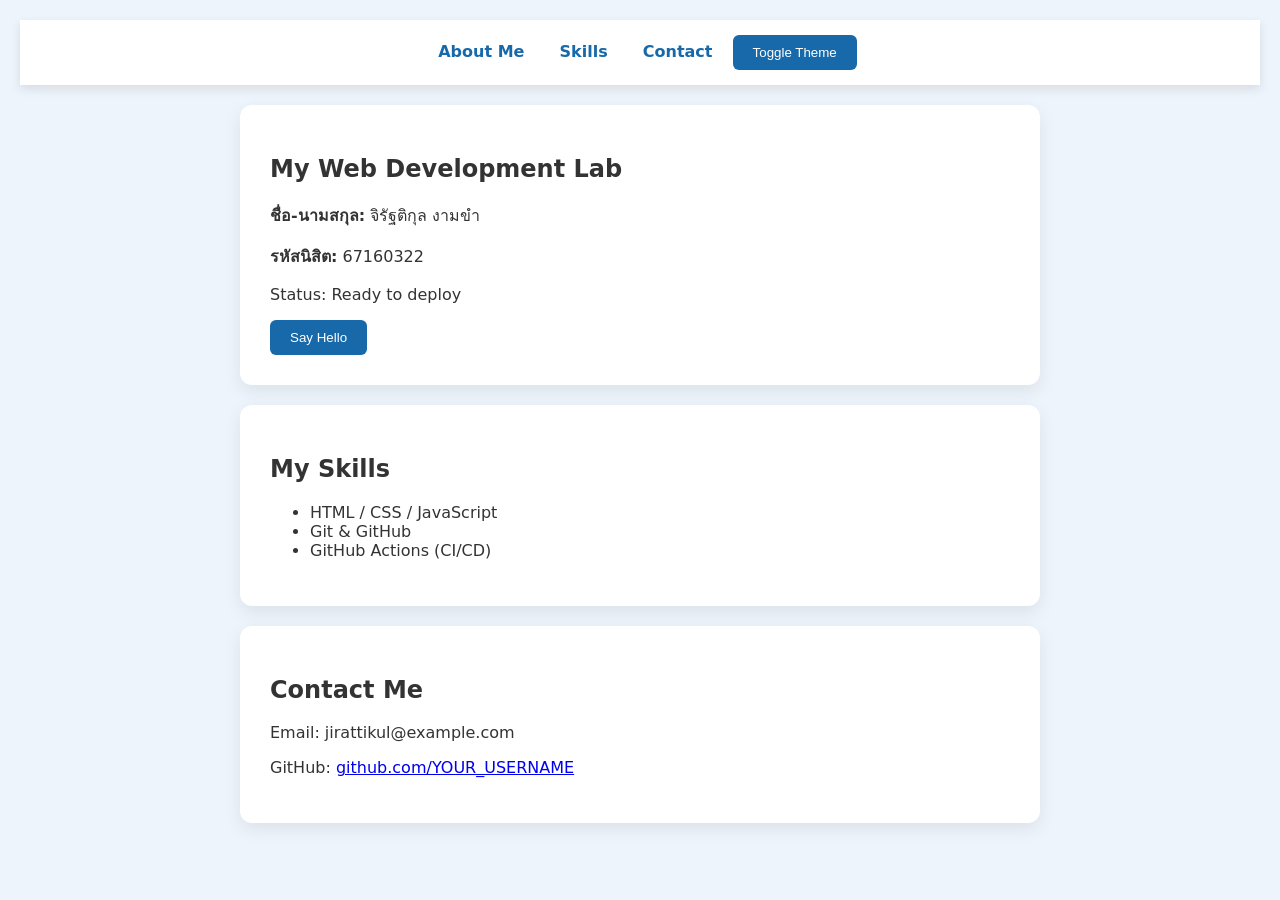
==== index.html @ 7b30a0fe "Initial commit for lab" ====
<!DOCTYPE html>
<html lang="th">
<head>
  <meta charset="UTF-8">
  <meta name="viewport" content="width=device-width, initial-scale=1.0">
  <title>My WebDev Lab - GitHub Pages</title>
  <link rel="stylesheet" href="style.css">
</head>
<body>

  <header>
    <nav>
      <a href="#about">About Me</a>
      <a href="#skills">Skills</a>
      <a href="#contact">Contact</a>
      <button id="themeToggle">Toggle Theme</button>
    </nav>
  </header>

  <main class="container">
    <section id="about" class="card">
      <h1>My Web Development Lab</h1>
      <p><strong>ชื่อ-นามสกุล:</strong> จิรัฐติกุล งามขำ</p>
      <p><strong>รหัสนิสิต:</strong> 67160322</p>
      <p id="status">Status: Ready to deploy</p>
      <button id="helloBtn">Say Hello</button>
    </section>

    <section id="skills" class="card">
      <h2>My Skills</h2>
      <ul>
        <li>HTML / CSS / JavaScript</li>
        <li>Git & GitHub</li>
        <li>GitHub Actions (CI/CD)</li>
      </ul>
    </section>

    <section id="contact" class="card">
      <h2>Contact Me</h2>
      <p>Email: jirattikul@example.com</p>
      <p>GitHub: <a href="https://github.com/YOUR_USERNAME" target="_blank">github.com/YOUR_USERNAME</a></p>
    </section>
  </main>

  <script src="script.js"></script>
</body>
</html>
---- style.css ----
:root {
  --bg-color: #eef4fb;
  --card-bg: #ffffff;
  --text-color: #333333;
  --primary-color: #1769aa;
}

body.dark-mode {
  --bg-color: #1a1a2e;
  --card-bg: #16213e;
  --text-color: #eef4fb;
  --primary-color: #0f3460;
}

body {
  font-family: system-ui, sans-serif;
  background-color: var(--bg-color);
  color: var(--text-color);
  margin: 0;
  padding: 20px;
  transition: background-color 0.3s, color 0.3s;
}

header {
  position: sticky;
  top: 0;
  background-color: var(--card-bg);
  padding: 15px;
  box-shadow: 0 4px 10px rgba(0,0,0,0.1);
  text-align: center;
  margin-bottom: 20px;
}

nav a {
  margin: 0 15px;
  color: var(--primary-color);
  text-decoration: none;
  font-weight: bold;
}

.container {
  max-width: 800px;
  margin: 0 auto;
}

.card {
  background-color: var(--card-bg);
  padding: 30px;
  margin-bottom: 20px;
  border-radius: 12px;
  box-shadow: 0 6px 18px rgba(0,0,0,0.08);
}

button {
  background-color: var(--primary-color);
  color: white;
  border: none;
  padding: 10px 20px;
  border-radius: 6px;
  cursor: pointer;
}
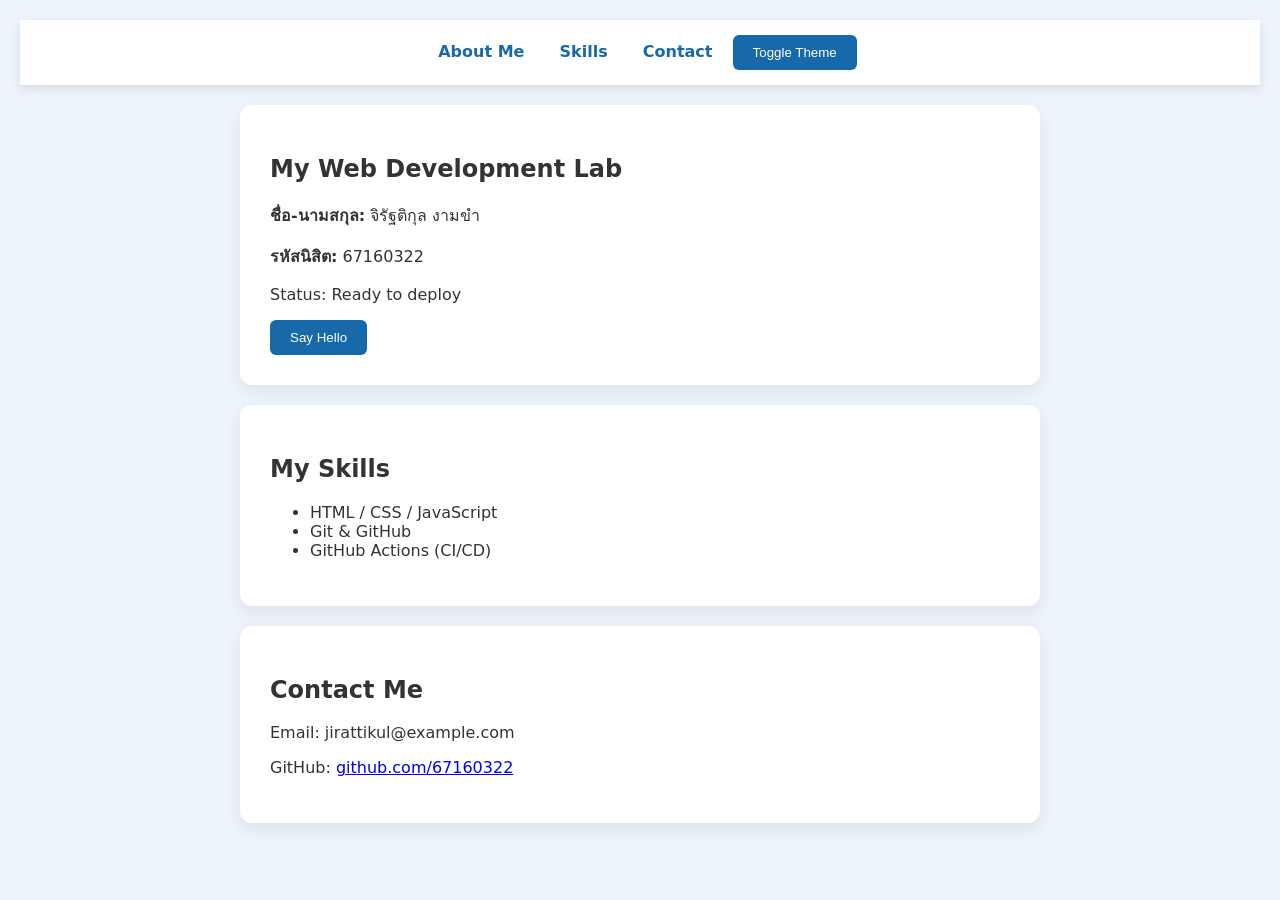
==== commit 75a3d81f: "Update GitHub link in contact section" ====
--- a/index.html
+++ b/index.html
@@ -38,7 +38,7 @@
     <section id="contact" class="card">
       <h2>Contact Me</h2>
       <p>Email: jirattikul@example.com</p>
-      <p>GitHub: <a href="https://github.com/YOUR_USERNAME" target="_blank">github.com/YOUR_USERNAME</a></p>
+      <p><p>GitHub: <a href="https://github.com/67160322" target="_blank">github.com/67160322</a></p>
     </section>
   </main>
 
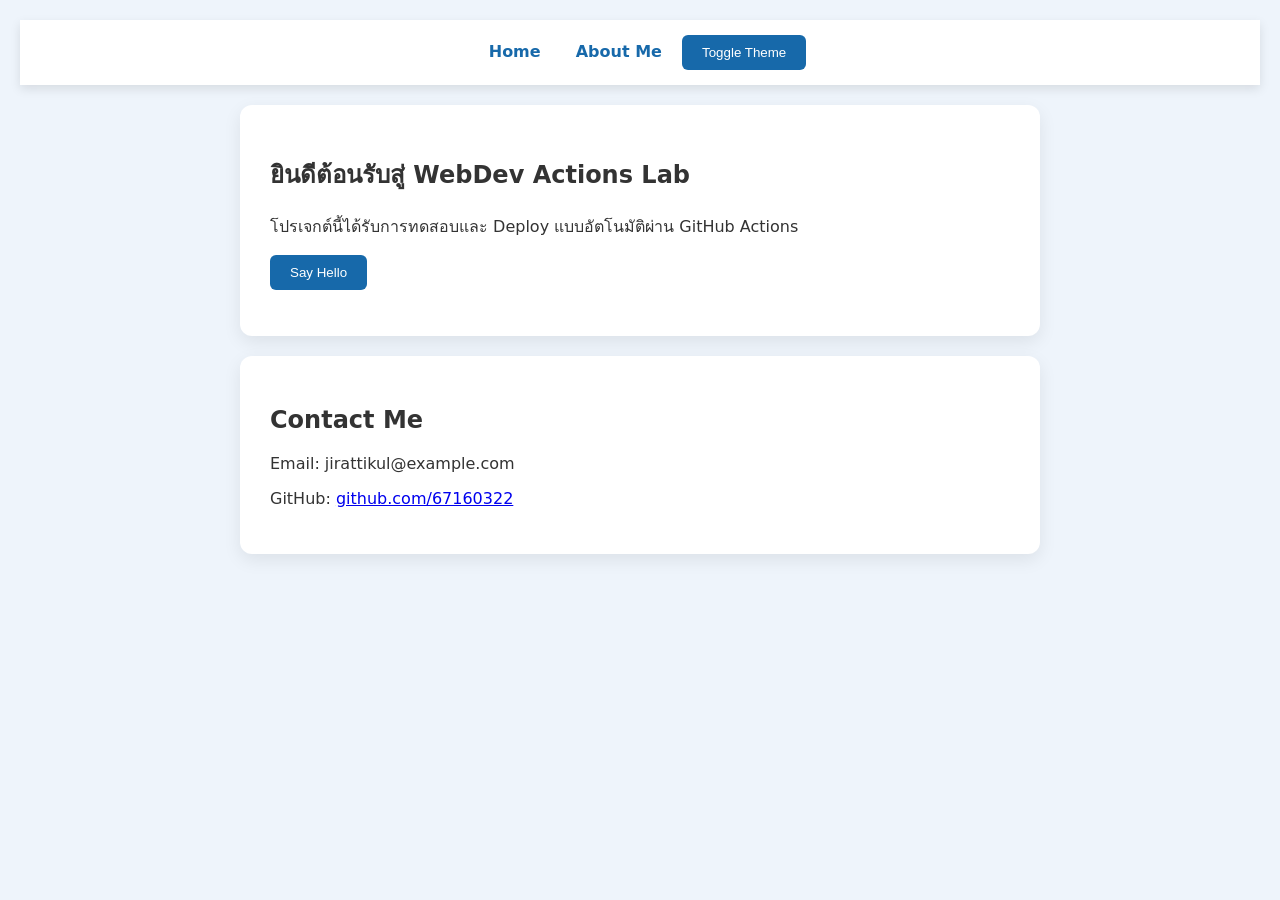
==== commit 1a44b77b: "Update index.html with correct username and links" ====
--- a/index.html
+++ b/index.html
@@ -3,42 +3,31 @@
 <head>
   <meta charset="UTF-8">
   <meta name="viewport" content="width=device-width, initial-scale=1.0">
-  <title>My WebDev Lab - GitHub Pages</title>
+  <title>WebDev Actions Lab - 67160322</title>
   <link rel="stylesheet" href="style.css">
 </head>
 <body>
 
   <header>
     <nav>
-      <a href="#about">About Me</a>
-      <a href="#skills">Skills</a>
-      <a href="#contact">Contact</a>
+      <a href="index.html">Home</a>
+      <a href="about.html">About Me</a>
       <button id="themeToggle">Toggle Theme</button>
     </nav>
   </header>
 
   <main class="container">
-    <section id="about" class="card">
-      <h1>My Web Development Lab</h1>
-      <p><strong>ชื่อ-นามสกุล:</strong> จิรัฐติกุล งามขำ</p>
-      <p><strong>รหัสนิสิต:</strong> 67160322</p>
-      <p id="status">Status: Ready to deploy</p>
+    <section class="card">
+      <h1>ยินดีต้อนรับสู่ WebDev Actions Lab</h1>
+      <p>โปรเจกต์นี้ได้รับการทดสอบและ Deploy แบบอัตโนมัติผ่าน GitHub Actions</p>
       <button id="helloBtn">Say Hello</button>
+      <p id="greeting"></p>
     </section>
 
-    <section id="skills" class="card">
-      <h2>My Skills</h2>
-      <ul>
-        <li>HTML / CSS / JavaScript</li>
-        <li>Git & GitHub</li>
-        <li>GitHub Actions (CI/CD)</li>
-      </ul>
-    </section>
-
-    <section id="contact" class="card">
+    <section class="card">
       <h2>Contact Me</h2>
       <p>Email: jirattikul@example.com</p>
-      <p><p>GitHub: <a href="https://github.com/67160322" target="_blank">github.com/67160322</a></p>
+      <p>GitHub: <a href="https://github.com/67160322" target="_blank">github.com/67160322</a></p>
     </section>
   </main>
 
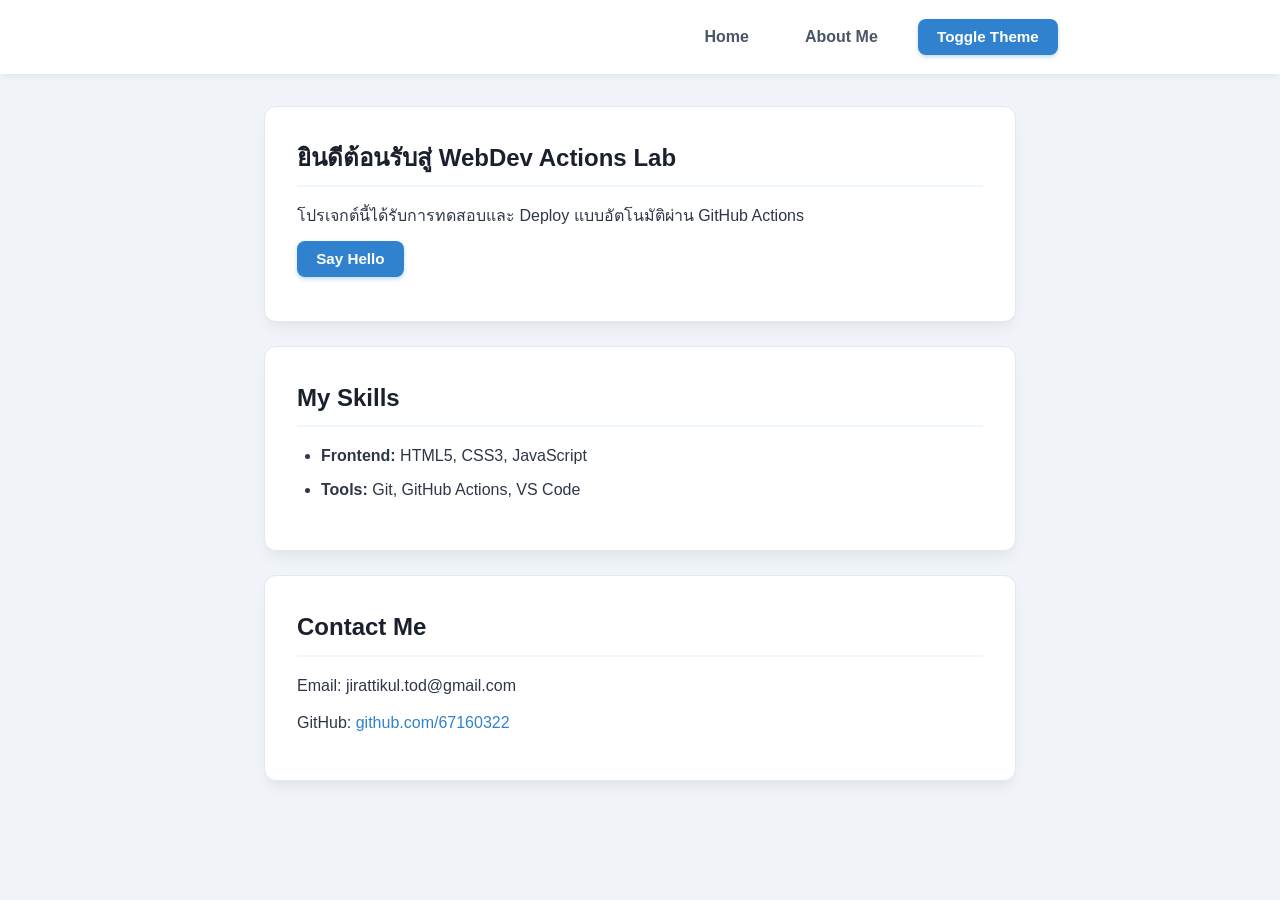
==== commit a4b554d0: "Update email to jirattikul.tod@gmail.com" ====
--- a/index.html
+++ b/index.html
@@ -24,9 +24,19 @@
       <p id="greeting"></p>
     </section>
 
+    <!-- ส่วน Skills -->
+    <section class="card">
+      <h2>My Skills</h2>
+      <ul>
+        <li><strong>Frontend:</strong> HTML5, CSS3, JavaScript</li>
+        <li><strong>Tools:</strong> Git, GitHub Actions, VS Code</li>
+      </ul>
+    </section>
+
+    <!-- ส่วน Contact Me ที่อัปเดต อีเมลเรียบร้อยแล้ว -->
     <section class="card">
       <h2>Contact Me</h2>
-      <p>Email: jirattikul@example.com</p>
+      <p>Email: jirattikul.tod@gmail.com</p>
       <p>GitHub: <a href="https://github.com/67160322" target="_blank">github.com/67160322</a></p>
     </section>
   </main>
--- a/style.css
+++ b/style.css
@@ -1,61 +1,156 @@
-:root {
-  --bg-color: #eef4fb;
-  --card-bg: #ffffff;
-  --text-color: #333333;
-  --primary-color: #1769aa;
-}
-
-body.dark-mode {
-  --bg-color: #1a1a2e;
-  --card-bg: #16213e;
-  --text-color: #eef4fb;
-  --primary-color: #0f3460;
+/* การตั้งค่าพื้นฐาน */
+* {
+  box-sizing: border-box;
+  margin: 0;
+  padding: 0;
+  font-family: 'Segoe UI', Tahoma, Geneva, Verdana, sans-serif;
+  transition: background-color 0.3s ease, color 0.3s ease, transform 0.2s ease, box-shadow 0.3s ease;
 }
 
 body {
-  font-family: system-ui, sans-serif;
-  background-color: var(--bg-color);
-  color: var(--text-color);
-  margin: 0;
-  padding: 20px;
-  transition: background-color 0.3s, color 0.3s;
+  background-color: #f0f4f8;
+  color: #2d3748;
+  line-height: 1.6;
+  min-height: 100vh;
 }
 
+/* แถบเมนูด้านบน (Navigation Bar) */
 header {
+  background-color: #ffffff;
+  box-shadow: 0 4px 6px -1px rgba(0, 0, 0, 0.05);
   position: sticky;
   top: 0;
-  background-color: var(--card-bg);
-  padding: 15px;
-  box-shadow: 0 4px 10px rgba(0,0,0,0.1);
-  text-align: center;
-  margin-bottom: 20px;
+  z-index: 100;
+}
+
+nav {
+  max-width: 900px;
+  margin: 0 auto;
+  padding: 1rem 2rem;
+  display: flex;
+  justify-content: flex-end;
+  align-items: center;
+  gap: 1.5rem;
 }
 
 nav a {
-  margin: 0 15px;
-  color: var(--primary-color);
   text-decoration: none;
-  font-weight: bold;
+  color: #4a5568;
+  font-weight: 600;
+  padding: 0.5rem 1rem;
+  border-radius: 8px;
 }
 
+nav a:hover {
+  color: #2b6cb0;
+  background-color: #ebf8ff;
+}
+
+/* ปุ่มตกแต่งทั่วไป */
+button {
+  background-color: #3182ce;
+  color: white;
+  border: none;
+  padding: 0.6rem 1.2rem;
+  font-size: 0.95rem;
+  font-weight: 600;
+  border-radius: 8px;
+  cursor: pointer;
+  box-shadow: 0 2px 4px rgba(49, 130, 206, 0.3);
+}
+
+button:hover {
+  background-color: #2b6cb0;
+  transform: translateY(-2px);
+  box-shadow: 0 4px 8px rgba(49, 130, 206, 0.4);
+}
+
+/* พื้นที่จัดวางเนื้อหาหลัก */
 .container {
   max-width: 800px;
-  margin: 0 auto;
+  margin: 2rem auto;
+  padding: 0 1.5rem;
+  display: flex;
+  flex-direction: column;
+  gap: 1.5rem;
 }
 
+/* การ์ดแสดงผล (Card Design) */
 .card {
-  background-color: var(--card-bg);
-  padding: 30px;
-  margin-bottom: 20px;
+  background-color: #ffffff;
+  padding: 2rem;
   border-radius: 12px;
-  box-shadow: 0 6px 18px rgba(0,0,0,0.08);
+  box-shadow: 0 10px 15px -3px rgba(0, 0, 0, 0.05), 0 4px 6px -2px rgba(0, 0, 0, 0.025);
+  border: 1px solid #e2e8f0;
 }
 
-button {
-  background-color: var(--primary-color);
-  color: white;
-  border: none;
-  padding: 10px 20px;
-  border-radius: 6px;
-  cursor: pointer;
+.card:hover {
+  transform: translateY(-4px);
+  box-shadow: 0 20px 25px -5px rgba(0, 0, 0, 0.08), 0 10px 10px -5px rgba(0, 0, 0, 0.03);
+}
+
+.card h1, .card h2 {
+  color: #1a202c;
+  margin-bottom: 1rem;
+  border-bottom: 2px solid #ebf8ff;
+  padding-bottom: 0.5rem;
+}
+
+.card p {
+  margin-bottom: 0.75rem;
+}
+
+.card ul {
+  margin-left: 1.5rem;
+  margin-bottom: 1rem;
+}
+
+.card li {
+  margin-bottom: 0.5rem;
+}
+
+/* ลิงก์ภายในเนื้อหา */
+a {
+  color: #3182ce;
+  text-decoration: none;
+  font-weight: 500;
+}
+
+a:hover {
+  text-decoration: underline;
+}
+
+/* ธีมมืด (Dark Mode Support) */
+body.dark-mode {
+  background-color: #1a202c;
+  color: #e2e8f0;
+}
+
+body.dark-mode header {
+  background-color: #2d3748;
+  box-shadow: 0 4px 6px -1px rgba(0, 0, 0, 0.2);
+}
+
+body.dark-mode nav a {
+  color: #cbd5e0;
+}
+
+body.dark-mode nav a:hover {
+  color: #63b3ed;
+  background-color: #2c5282;
+}
+
+body.dark-mode .card {
+  background-color: #2d3748;
+  border-color: #4a5568;
+  box-shadow: 0 10px 15px -3px rgba(0, 0, 0, 0.3);
+}
+
+body.dark-mode .card h1, body.dark-mode .card h2 {
+  color: #ffffff;
+  border-bottom-color: #4a5568;
+}
+
+body.dark-mode a {
+  color: #63b3ed;
 }
